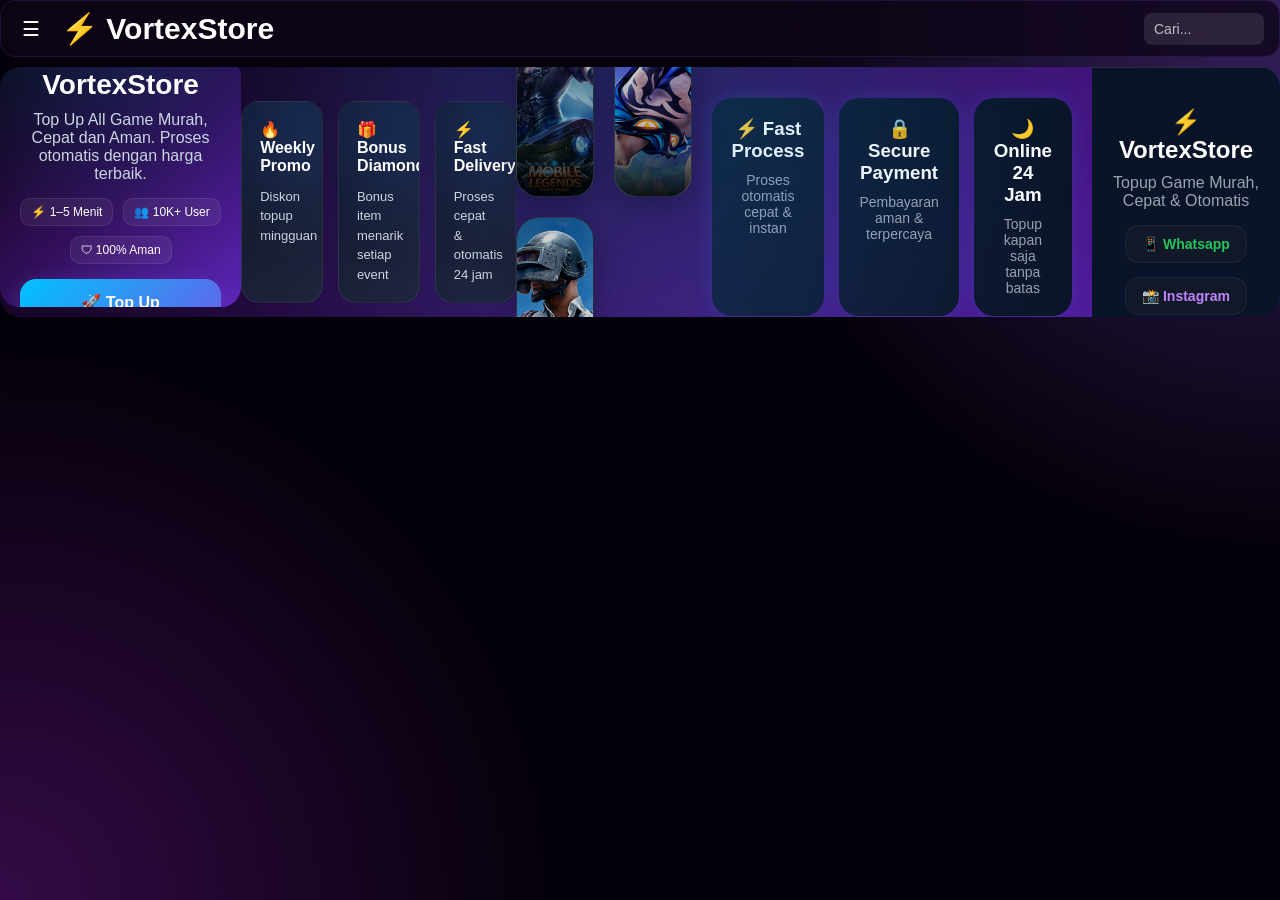
==== public/index.html @ dd9b63b0 "Update index.html" ====
<!DOCTYPE html>
<html lang="id">

<head>
<meta charset="UTF-8">
<meta name="viewport" content="width=device-width, initial-scale=1.0">

<title>VortexStore</title>

<link rel="stylesheet" href="style.css">
  
</head>

<body>

<header class="navbar">

<div class="menu-btn"
onclick="toggleMenu()">
☰
</div>

<div class="logo">
⚡ VortexStore
</div>

<div class="search-container">

<input
type="text"
id="searchInput"
placeholder="Cari..."
onkeyup="searchProducts()">

</div>

</header>

<div class="overlay"
id="overlay"
onclick="toggleMenu()"></div>

<nav class="side-menu"
id="mobileMenu">

<div class="close-btn"
onclick="toggleMenu()">

✕

</div>

<a href="#">Home</a>

<a href="#">Topup Game</a>

<a href="#">Cek Transaksi</a>

<a href="#">Contact</a>

</nav>

<!-- HEADER -->

<!-- PRODUCTS -->

<div class="hero-banner">
<div class="hero-banner">

  <div class="hero-content">

    <div class="hero-badge">⚡ Top Up Otomatis 24 Jam</div>

    <h1>VortexStore</h1>

    <p>Top Up All Game Murah, Cepat dan Aman. Proses otomatis dengan harga terbaik.</p>

    <div class="hero-meta">
      <span>⚡ 1–5 Menit</span>
      <span>👥 10K+ User</span>
      <span>🛡 100% Aman</span>
    </div>

    <a href="#topup" class="cta-btn">🚀 Top Up Sekarang</a>

  </div>

</div>

<div class="mini-event">

<div class="event-card">

<div class="event-text">

<h3>
🔥 Weekly Promo
</h3>

<p>
Diskon topup mingguan
</p>

</div>

</div>

<div class="event-card">

<div class="event-text">

<h3>
🎁 Bonus Diamond
</h3>

<p>
Bonus item menarik setiap event
</p>

</div>

</div>

<div class="event-card">

<div class="event-text">

<h3>
⚡ Fast Delivery
</h3>

<p>
Proses cepat & otomatis 24 jam
</p>

</div>

</div>

</div>

<div class="game-grid">

<div class="game-card"
onclick="window.location.href='Mobile_Legends.html'">

<img src="ml.jpg">

</div>

<div class="game-card"
onclick="window.location.href='Free_Fire.html'">

<img src="ff.png">

</div>

<div class="game-card"
onclick="window.location.href='PUBG.html'">

<img src="pubg.jpg">

</div>

</div>

<section class="features">

<div class="feature-box">
<h3>⚡ Fast Process</h3>
<p>Proses otomatis cepat & instan</p>
</div>

<div class="feature-box">
<h3>🔒 Secure Payment</h3>
<p>Pembayaran aman & terpercaya</p>
</div>

<div class="feature-box">
<h3>🌙 Online 24 Jam</h3>
<p>Topup kapan saja tanpa batas</p>
</div>

</section>

<div class="products" id="products"></div>

<!-- SCRIPT -->

<div class="popup" id="popup">

<div class="popup-box">

<h2 id="productName">
Mobile Legends
</h2>

<div class="product-price" id="productPrice">
Rp 0
</div>

<div id="serverBox">

<input
type="text"
id="UserId"
placeholder="Masukkan User ID"
onkeyup="checkNickname()">

</div>

<div id="serverBox">

<input
type="text"
id="serverId"
placeholder="Masukkan Server ID"
onkeyup="checkNickname()">

</div>

<div id="nicknameBox">
Nickname: -
</div>

<div class="loading" id="loading">
Memproses transaksi...
</div>

<div class="result-box" id="resultBox">
Status transaksi
</div>

<button onclick="submitOrder()">
Checkout
</button>

<button class="close-btn"
onclick="closePopup()">
Tutup
</button>

</div>

</div>

<footer class="footer">

<h2>⚡ VortexStore</h2>

<p>
Topup Game Murah, Cepat & Otomatis
</p>

<div class="footer-links">

<a href="javascript:void(0)"
style="color:#22c55e;">

📱 Whatsapp

</a>

<a href="javascript:void(0)"
style="color:#c084fc;">

📸 Instagram

</a>

<a href="javascript:void(0)"
style="color:#60a5fa;">

🎧 Support

</a>

</div>

<p class="copyright">
© 2025 VortexStore
</p>

</footer>

<script src="script.js"></script>
</body>
</html>
---- public/style.css ----
.products{
display:grid;
grid-template-columns:
repeat(auto-fit,minmax(150px,1fr));

gap:15px;

min-height:700px;

align-content:start;
}

.hero-banner{
position:relative;
height:250px;
border-radius:20px;
display:flex;
align-items:center;
justify-content:center;
background:linear-gradient(135deg,#0b0415,#2d0a4f,#5b21b6);
margin-bottom:20px;
overflow:hidden;
}


.hero-banner::before{
content:"";
position:absolute;
inset:-50px;
background:
radial-gradient(circle at top, rgba(0,194,255,0.15), transparent 60%),
radial-gradient(circle at bottom, rgba(108,92,231,0.15), transparent 60%);
pointer-events:none;
}

.hero-content{
text-align:center;
color:white;
padding:20px;
position:relative;
z-index:2;
}

.hero-badge{
display:inline-block;
padding:6px 14px;
border-radius:999px;
background:rgba(255,255,255,0.08);
border:1px solid rgba(255,255,255,0.15);
font-size:12px;
margin-bottom:10px;
backdrop-filter:blur(10px);
}

.hero-meta{
display:flex;
justify-content:center;
gap:10px;
flex-wrap:wrap;
margin-bottom:15px;
}

.hero-meta span{
font-size:12px;
padding:6px 10px;
border-radius:10px;
background:rgba(255,255,255,0.06);
border:1px solid rgba(255,255,255,0.08);
}

.hero-content h1{
font-size:28px;
margin:10px 0;
}

.hero-content p{
color:#cbd5e1;
margin-bottom:15px;
}

.cta-btn{
display:inline-flex;
align-items:center;
justify-content:center;
gap:10px;

padding:14px 28px;

background:
linear-gradient(
135deg,
#00c2ff,
#6c5ce7
);

color:#fff;
text-decoration:none;
font-weight:700;
font-size:16px;

border:none;
border-radius:16px;

cursor:pointer;

box-shadow:
0 8px 25px rgba(108,92,231,.35);

transition:
transform .25s ease,
box-shadow .25s ease,
filter .25s ease;

position:relative;
overflow:hidden;
}

.cta-btn:hover{
transform:translateY(-3px);
box-shadow:
0 15px 35px rgba(108,92,231,.5);
filter:brightness(1.08);
}

.cta-btn:active{
transform:translateY(0);
}

.cta-btn::before{
content:'';
position:absolute;
top:0;
left:-100%;

width:100%;
height:100%;

background:
linear-gradient(
90deg,
transparent,
rgba(255,255,255,.25),
transparent
);

transition:.6s;
}

.cta-btn:hover::before{
left:100%;
}

.hero-stats{
display:flex;
gap:10px;
justify-content:center;
margin-top:15px;
flex-wrap:wrap;
font-size:12px;
color:#cbd5e1;
}

.hero-stats div{
background:rgba(255,255,255,0.06);
padding:6px 10px;
border-radius:10px;
}

.popup-box{
width:90%;
max-width:400px;
margin:auto;
}

.popup-box input{
width:100%;
max-width:100%;
}

.popup-box button{
width:100%;
max-width:100%;
}

.game-grid{

display:grid;

grid-template-columns:
repeat(2,1fr);

gap:20px;

margin-top:30px;

}

.game-card{

position:relative;

overflow:hidden;

height:190px;

border-radius:22px;

cursor:pointer;

background:
linear-gradient(
135deg,
#111827,
#1e293b
);

border:
1px solid rgba(255,255,255,.08);

box-shadow:
0 10px 30px rgba(0,0,0,.25);

transition:
transform .35s ease,
box-shadow .35s ease;

}

.game-card::before{

content:"";

position:absolute;

top:0;
left:-120%;

width:100%;
height:100%;

background:
linear-gradient(
90deg,
transparent,
rgba(255,255,255,.12),
transparent
);

transition:.8s;

z-index:2;

}

.game-card:hover::before{

left:120%;

}

.game-card img{

width:100%;
height:100%;

object-fit:cover;

transition:.45s;

filter:
brightness(.8)
contrast(1.05);

}

.game-card:hover img{

transform:
scale(1.08);

filter:
brightness(1);

}

.game-card:hover{

transform:
translateY(-6px);

box-shadow:
0 20px 40px
rgba(59,130,246,.25);

}

.game-card::after{

content:"";

position:absolute;

left:0;
right:0;
bottom:0;

height:80px;

background:
linear-gradient(
to top,
rgba(0,0,0,.9),
transparent
);

}

.game-card h2{

position:absolute;

left:16px;
bottom:16px;

z-index:3;

font-size:20px;

font-weight:700;

color:white;

text-shadow:
0 2px 8px rgba(0,0,0,.8);

}
.game-name{

position:absolute;

bottom:15px;
left:15px;

color:white;

font-size:18px;
font-weight:bold;

text-shadow:0 0 15px rgba(0,0,0,0.4);

}

.game-menu{

display:flex;
gap:10px;
margin-bottom:20px;
flex-wrap:wrap;

}

.game-menu button{

padding:12px 18px;
border:none;
border-radius:12px;
background:#1e293b;
color:white;
cursor:pointer;
font-weight:bold;
transition:0.3s;

}

.game-menu button:hover{

background:#2563eb;

}

#nicknameBox{

margin-top:10px;
padding:10px;
background:#111827;
border-radius:10px;
color:#00ff99;
font-size:14px;

}

.result-box{
display:none;
margin-top:15px;
padding:15px;
border-radius:14px;
text-align:center;
font-weight:bold;
}

.success{
background:#064e3b;
color:#6ee7b7;
}

.failed{
background:#7f1d1d;
color:#fca5a5;
}

.loading{
display:none;
margin-top:15px;
background:#111827;
padding:14px;
border-radius:14px;
text-align:center;
color:#60a5fa;
font-weight:bold;
}

*{
margin:0;
padding:0;
box-sizing:border-box;
font-family:Arial,sans-serif;
}

body{
overflow-x:hidden;
min-height:100vh;
display:flex;
flex-direction:column;

background:
radial-gradient(
circle at top right,
rgba(139,92,246,.35),
transparent 35%
),
radial-gradient(
circle at bottom left,
rgba(192,38,255,.25),
transparent 35%
),
#05010a;

color:white;
}

/* HEADER */

.logo{

font-size:30px;

font-weight:700;

color:white;

display:flex;

align-items:center;

gap:8px;

}

.title{
font-size:42px;
font-weight:bold;
margin-bottom:10px;
}

.subtitle{
font-size:17px;
color:#cbd5e1;
}

/* SEARCH */

.search-box{
margin-top:26px;
margin-bottom:25px;
}

.search-box input{
width:100%;
padding:17px;
border:none;
outline:none;
border-radius:18px;
background:#0f172a;
color:white;
font-size:16px;
}

/* PRODUCTS */

/* CARD */

.card{
background:rgba(20,10,35,.85);
border:1px solid rgba(139,92,246,.15);
padding:22px;
border-radius:24px;
backdrop-filter:blur(15px);
transition:0.3s;
box-shadow:
0 0 15px rgba(59,130,246,0.08);
width:100%;
box-sizing:border-box;
overflow:hidden;

}

.card:hover{
transform:translateY(-5px);
box-shadow:
0 0 35px rgba(139,92,246,.35);
}

.card h2{
font-size:22px;
margin-bottom:12px;
}

.price{
font-size:20px;
font-weight:bold;
color:#60a5fa;
margin-bottom:18px;
}

.buy-btn{
width:100%;
padding:14px;
border:none;
border-radius:16px;
background:linear-gradient(to right,#3b82f6,#8b5cf6);
color:white;
font-size:15px;
font-weight:bold;
cursor:pointer;
transition:0.2s;
}

.buy-btn:hover{
opacity:0.9;
}

/* MOBILE */

.title{
font-size:34px;
}

.popup{
position:fixed;
top:0;
left:0;
width:100%;
height:100%;
background:rgba(0,0,0,0.75);
display:none;
justify-content:center;
align-items:center;
z-index:999;
padding:20px;
}

.popup-box{
background:#0f172a;
width:100%;
max-width:420px;
padding:30px;
border-radius:24px;
border:1px solid rgba(255,255,255,0.05);
box-shadow:
0 0 30px rgba(59,130,246,0.2);
}

.popup-box input::placeholder{
color:#94a3b8;
}

.popup-box h2{
font-size:28px;
margin-bottom:10px;
}

.product-price{
font-size:22px;
font-weight:bold;
color:#60a5fa;
margin-bottom:25px;
}

.popup-box input{
width:100%;
padding:15px;
border:none;
outline:none;
border-radius:14px;
background:#1e293b;
color:white;
font-size:16px;
margin-bottom:15px;
}

.nickname{
background:#111827;
padding:14px;
border-radius:14px;
margin-bottom:20px;
color:#cbd5e1;
}

.popup-box button{
width:100%;
padding:15px;
border:none;
border-radius:14px;
background:linear-gradient(to right,#3b82f6,#8b5cf6);
color:white;
font-size:16px;
font-weight:bold;
margin-top:10px;
cursor:pointer;
}

.close-btn{
background:#ef4444 !important;
}

.features{

display:grid;

grid-template-columns:
repeat(3,1fr);

gap:15px;

padding:20px;

margin-top:30px;

}

.feature-box{

background:#091428;

border-radius:20px;

padding:20px;

text-align:center;

box-shadow:
0 0 20px rgba(59,130,246,0.2);

}

.feature-box:hover{

transform:translateY(-5px);

box-shadow:
0 0 25px rgba(59,130,246,0.5);

}

.feature-box h3{

color:white;

margin-bottom:10px;

}

.feature-box p{

color:#9ca3af;

font-size:14px;

}

.footer{

margin-top:auto;

padding:40px 20px;

background:#091428;

text-align:center;

border-top:
1px solid rgba(255,255,255,0.1);

}

.footer h2{

color:white;

margin-bottom:10px;

}

.footer p{

color:#9ca3af;

margin-bottom:15px;

}

.footer-links{

display:flex;

justify-content:center;

align-items:center;

gap:14px;

flex-wrap:wrap;

margin-top:15px;

}

.footer-links a{

display:flex;

align-items:center;

justify-content:center;

gap:6px;

min-width:110px;

padding:10px 16px;

border-radius:14px;

background:#111827;

color:#e2e8f0 !important;

text-decoration:none;

font-size:14px;

font-weight:600;

transition:0.3s;

border:
1px solid rgba(255,255,255,0.05);

}

.footer-links a:hover{

transform:translateY(-3px);

background:#1e293b;

color:white;

box-shadow:
0 0 18px rgba(59,130,246,0.35);

}

.footer-links a:nth-child(1){

color:#22c55e !important;

}

.footer-links a:nth-child(2){

color:#c084fc !important;

}

.footer-links a:nth-child(3){

color:#60a5fa !important;

}

.footer-links a:nth-child(1):hover{

box-shadow:
0 0 18px rgba(34,197,94,0.5);

}

.footer-links a:nth-child(2):hover{

box-shadow:
0 0 18px rgba(192,132,252,0.5);

}

.footer-links a:nth-child(3):hover{

box-shadow:
0 0 18px rgba(96,165,250,0.5);

}

.copyright{

font-size:13px;

color:#6b7280;

}

.promo-banner{

height:220px;

border-radius:24px;

margin-top:20px;

padding:25px;

display:flex;

align-items:center;

background:
linear-gradient(
135deg,
#0f172a,
#1e3a8a
);

box-shadow:
0 0 25px rgba(59,130,246,0.25);

}

.promo-content h1{

color:white;

font-size:30px;

margin-bottom:10px;

}

.promo-content p{

color:#cbd5e1;

margin-bottom:20px;

}

.promo-content a{

display:inline-block;

padding:10px 18px;

background:#3b82f6;

color:white !important;

text-decoration:none;

border-radius:12px;

font-weight:bold;

transition:0.3s;

}

.promo-content a:hover{

background:#2563eb;

transform:scale(1.05);

}

.mini-event{

display:grid;

grid-template-columns:
repeat(3,1fr);

gap:15px;

margin-top:20px;

}

.event-card{

position:relative;

overflow:hidden;

padding:18px;

border-radius:18px;

background:
linear-gradient(
135deg,
rgba(15,23,42,.92),
rgba(30,41,59,.85)
);

border:1px solid
rgba(255,255,255,.08);

backdrop-filter:blur(12px);

transition:
transform .3s ease,
box-shadow .3s ease;

}

.event-card::before{

content:"";

position:absolute;

width:140px;
height:140px;

background:
rgba(59,130,246,.18);

border-radius:50%;

top:-50px;
right:-50px;

filter:blur(40px);

}

.event-card::after{

content:"";

position:absolute;

top:0;
left:-120%;

width:100%;
height:100%;

background:
linear-gradient(
90deg,
transparent,
rgba(255,255,255,.08),
transparent
);

transition:.8s;

}

.event-card:hover::after{

left:120%;

}

.event-card:hover{

transform:translateY(-6px);

box-shadow:
0 15px 35px
rgba(59,130,246,.25);

}

.event-card h3{

color:white;

font-size:16px;

margin-bottom:6px;

position:relative;

z-index:2;

}

.event-card p{

color:#cbd5e1;

font-size:13px;

line-height:1.5;

position:relative;

z-index:2;

margin:0;

}

.event-text{

display:flex;

flex-direction:column;

gap:6px;

position:relative;

z-index:2;

}

.navbar{

display:flex;

align-items:center;

gap:15px;

padding:10px 15px;

background:
rgba(15,6,24,.8);

backdrop-filter:blur(20px);

border:
1px solid rgba(139,92,246,.15);

border-radius:15px;

margin-bottom:10px;

}

.menu-btn{

font-size:20px;

color:white;

cursor:pointer;

width:30px;

height:30px;

display:flex;

align-items:center;

justify-content:center;

}

.search-container{

flex:1;

display:flex;

justify-content:flex-end;

}

#searchInput{

width:120px;

height:32px;

border:none;

outline:none;

padding:0 10px;

border-radius:8px;

background:rgba(255,255,255,0.1);

color:white;

font-size:14px;

}

#searchInput::placeholder{

color:rgba(255,255,255,0.7);

}

.side-menu{

position:fixed;

top:0;

left:-280px;

width:200px;

height:100vh;

background:rgba(8,15,40,0.95);

backdrop-filter:blur(20px);

-webkit-backdrop-filter:blur(20px);

padding:30px;

display:flex;

flex-direction:column;

gap:18px;

transition:0.3s;

z-index:1001;

}

.side-menu.active{

left:0;

}

.side-menu a{

color:white;

text-decoration:none;

font-size:18px;

font-weight:600;

padding:12px 0;

border-bottom:1px solid rgba(255,255,255,0.08);

}

.close-btn{

display:inline-flex;

align-items:center;

justify-content:center;

width:40px;

height:40px;

font-size:24px;

color:white;

cursor:pointer;

border-radius:10px;

margin-bottom:25px;

}

.overlay{

position:fixed;

top:0;

left:0;

width:100%;

height:100%;

background:rgba(0,0,0,0.5);

display:none;

z-index:1000;

}

.overlay.active{

display:block;

}
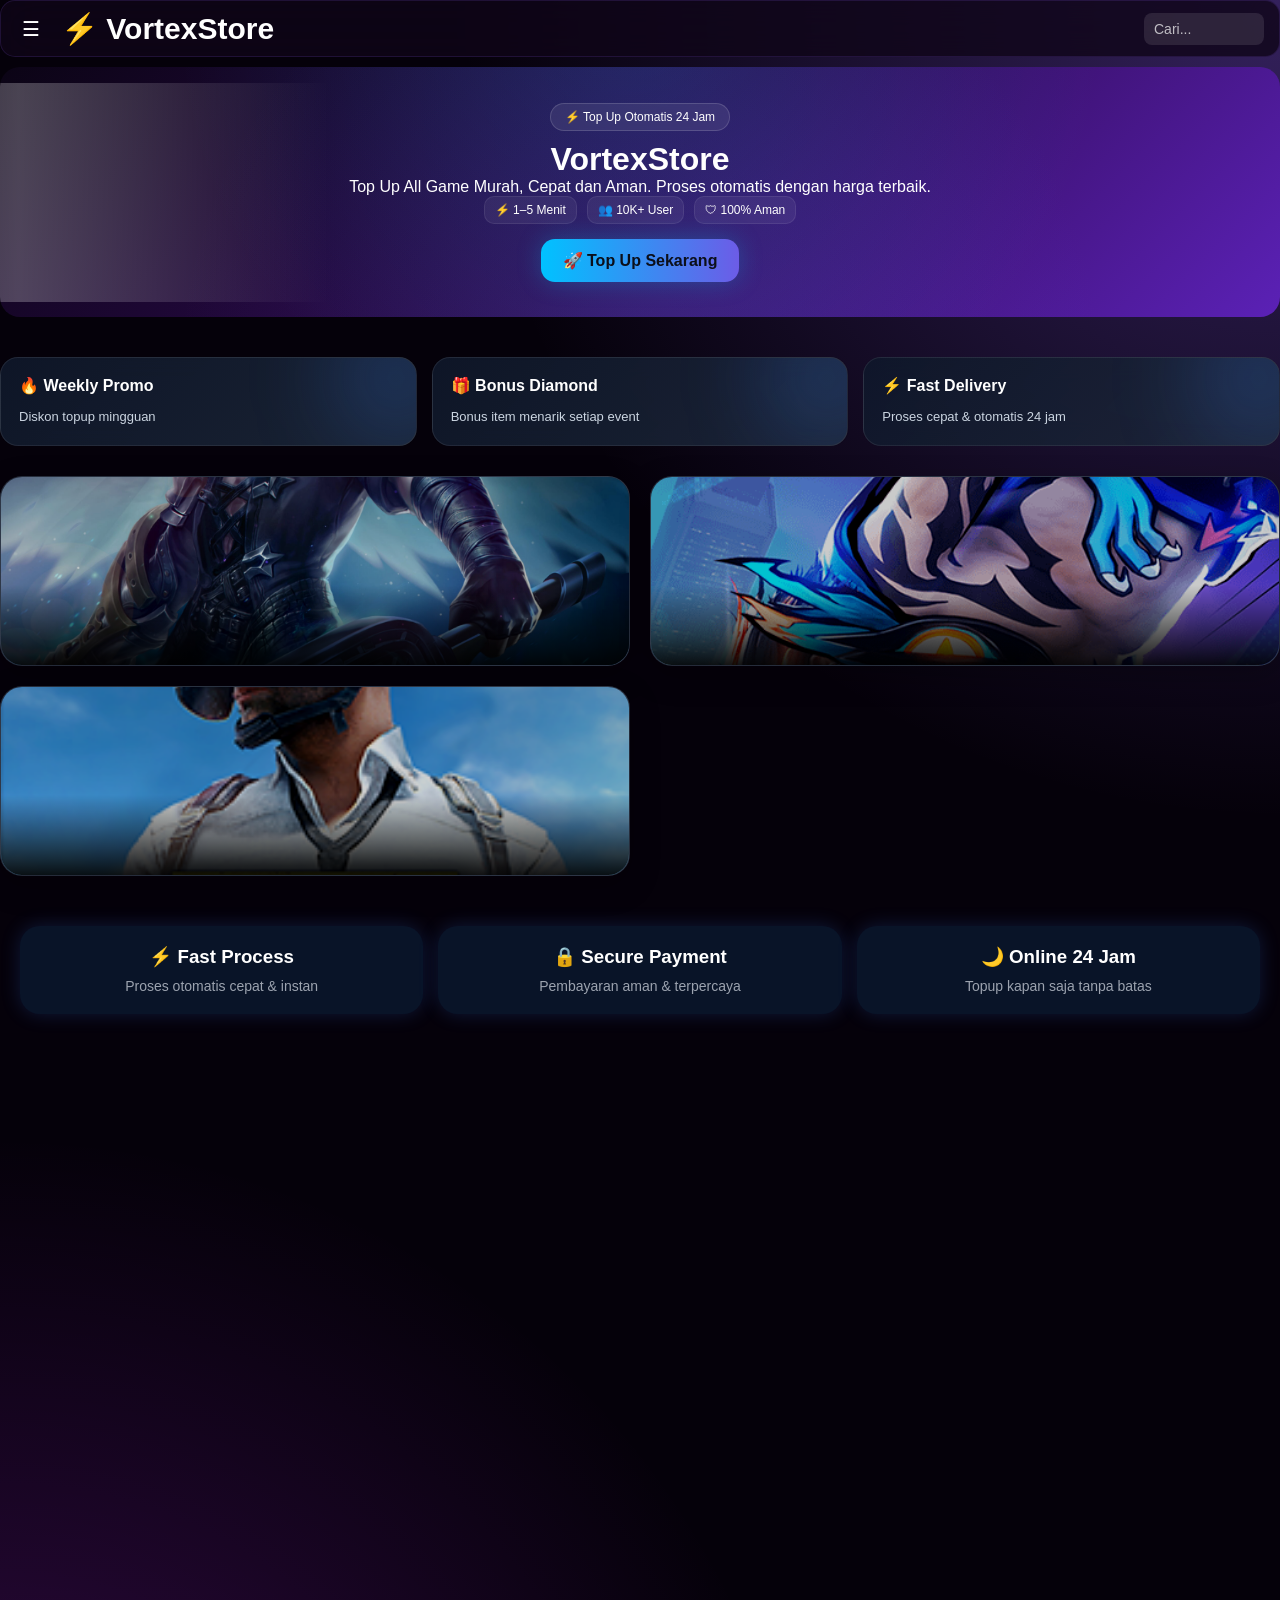
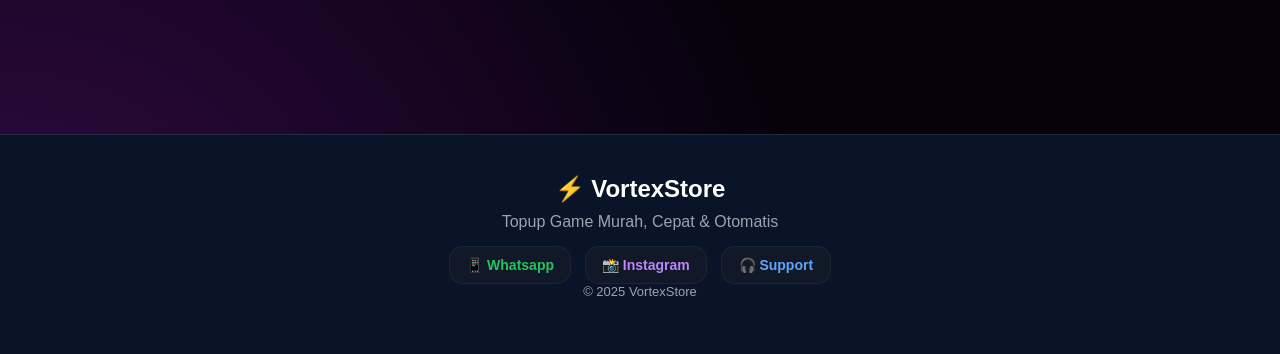
==== commit 8fa9e4ec: "Fix duplicate hero-banner div in index.html" ====
--- a/public/index.html
+++ b/public/index.html
@@ -65,7 +65,6 @@
 <!-- PRODUCTS -->
 
 <div class="hero-banner">
-<div class="hero-banner">
 
   <div class="hero-content">
 
--- a/public/style.css
+++ b/public/style.css
@@ -69,58 +69,21 @@
 border:1px solid rgba(255,255,255,0.08);
 }
 
-.hero-content h1{
-font-size:28px;
-margin:10px 0;
-}
-
-.hero-content p{
-color:#cbd5e1;
-margin-bottom:15px;
-}
-
 .cta-btn{
-display:inline-flex;
-align-items:center;
-justify-content:center;
-gap:10px;
-
-padding:14px 28px;
-
-background:
-linear-gradient(
-135deg,
-#00c2ff,
-#6c5ce7
-);
-
-color:#fff;
+display:inline-block;
+padding:12px 22px;
+border-radius:14px;
+background:linear-gradient(90deg,#00c2ff,#6c5ce7);
+color:#0b0f1a;
+font-weight:bold;
 text-decoration:none;
-font-weight:700;
-font-size:16px;
-
-border:none;
-border-radius:16px;
-
-cursor:pointer;
-
-box-shadow:
-0 8px 25px rgba(108,92,231,.35);
-
-transition:
-transform .25s ease,
-box-shadow .25s ease,
-filter .25s ease;
-
-position:relative;
-overflow:hidden;
+box-shadow:0 0 25px rgba(0,194,255,0.25);
+transition:0.3s;
 }
 
 .cta-btn:hover{
-transform:translateY(-3px);
-box-shadow:
-0 15px 35px rgba(108,92,231,.5);
-filter:brightness(1.08);
+transform:scale(1.05);
+box-shadow:0 0 35px rgba(108,92,231,0.45);
 }
 
 .cta-btn:active{
@@ -149,22 +112,6 @@
 
 .cta-btn:hover::before{
 left:100%;
-}
-
-.hero-stats{
-display:flex;
-gap:10px;
-justify-content:center;
-margin-top:15px;
-flex-wrap:wrap;
-font-size:12px;
-color:#cbd5e1;
-}
-
-.hero-stats div{
-background:rgba(255,255,255,0.06);
-padding:6px 10px;
-border-radius:10px;
 }
 
 .popup-box{
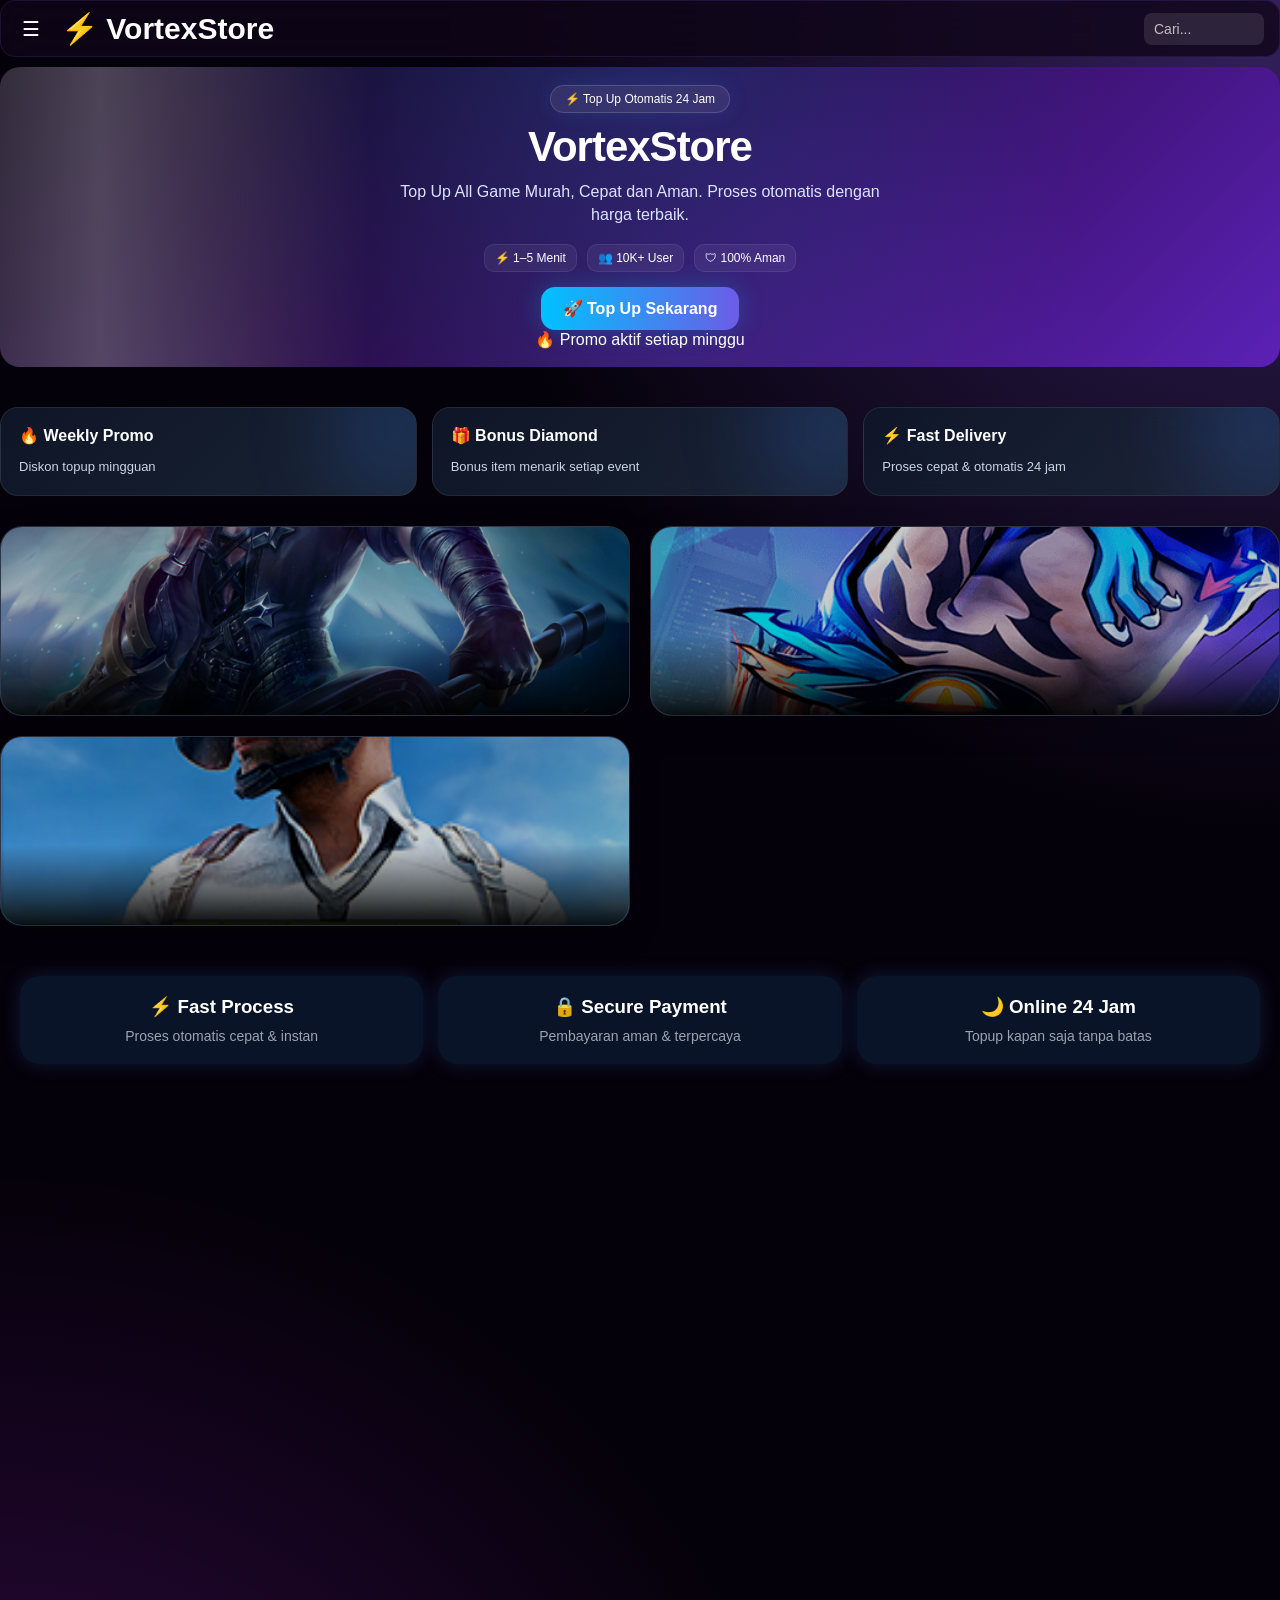
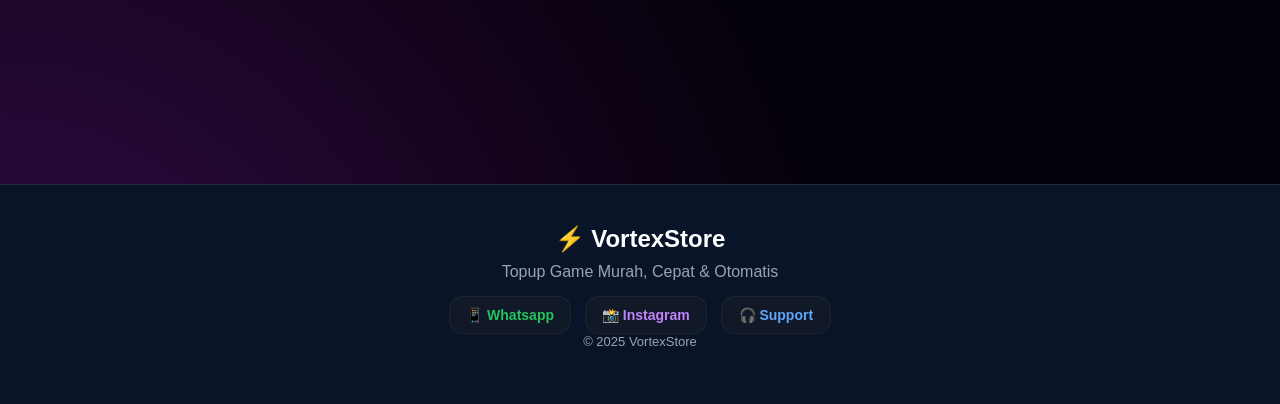
==== commit 4ff60916: "Update index.html" ====
--- a/public/index.html
+++ b/public/index.html
@@ -82,6 +82,10 @@
 
     <a href="#topup" class="cta-btn">🚀 Top Up Sekarang</a>
 
+    <div class="hero-subtext">
+🔥 Promo aktif setiap minggu
+    </div>
+
   </div>
 
 </div>
--- a/public/style.css
+++ b/public/style.css
@@ -13,7 +13,7 @@
 
 .hero-banner{
 position:relative;
-height:250px;
+height:300px;
 border-radius:20px;
 display:flex;
 align-items:center;
@@ -42,12 +42,26 @@
 z-index:2;
 }
 
+.hero-content h1{
+font-size:42px;
+font-weight:800;
+letter-spacing:-1px;
+}
+
+.hero-content p{
+max-width:500px;
+margin:10px auto 18px;
+line-height:1.4;
+color:#dbe4ff;
+}
+
 .hero-badge{
 display:inline-block;
 padding:6px 14px;
 border-radius:999px;
 background:rgba(255,255,255,0.08);
 border:1px solid rgba(255,255,255,0.15);
+box-shadow:0 0 20px rgba(59,130,246,.15);
 font-size:12px;
 margin-bottom:10px;
 backdrop-filter:blur(10px);
@@ -67,6 +81,7 @@
 border-radius:10px;
 background:rgba(255,255,255,0.06);
 border:1px solid rgba(255,255,255,0.08);
+backdrop-filter:blur(8px);
 }
 
 .cta-btn{
@@ -74,7 +89,7 @@
 padding:12px 22px;
 border-radius:14px;
 background:linear-gradient(90deg,#00c2ff,#6c5ce7);
-color:#0b0f1a;
+color:white;
 font-weight:bold;
 text-decoration:none;
 box-shadow:0 0 25px rgba(0,194,255,0.25);
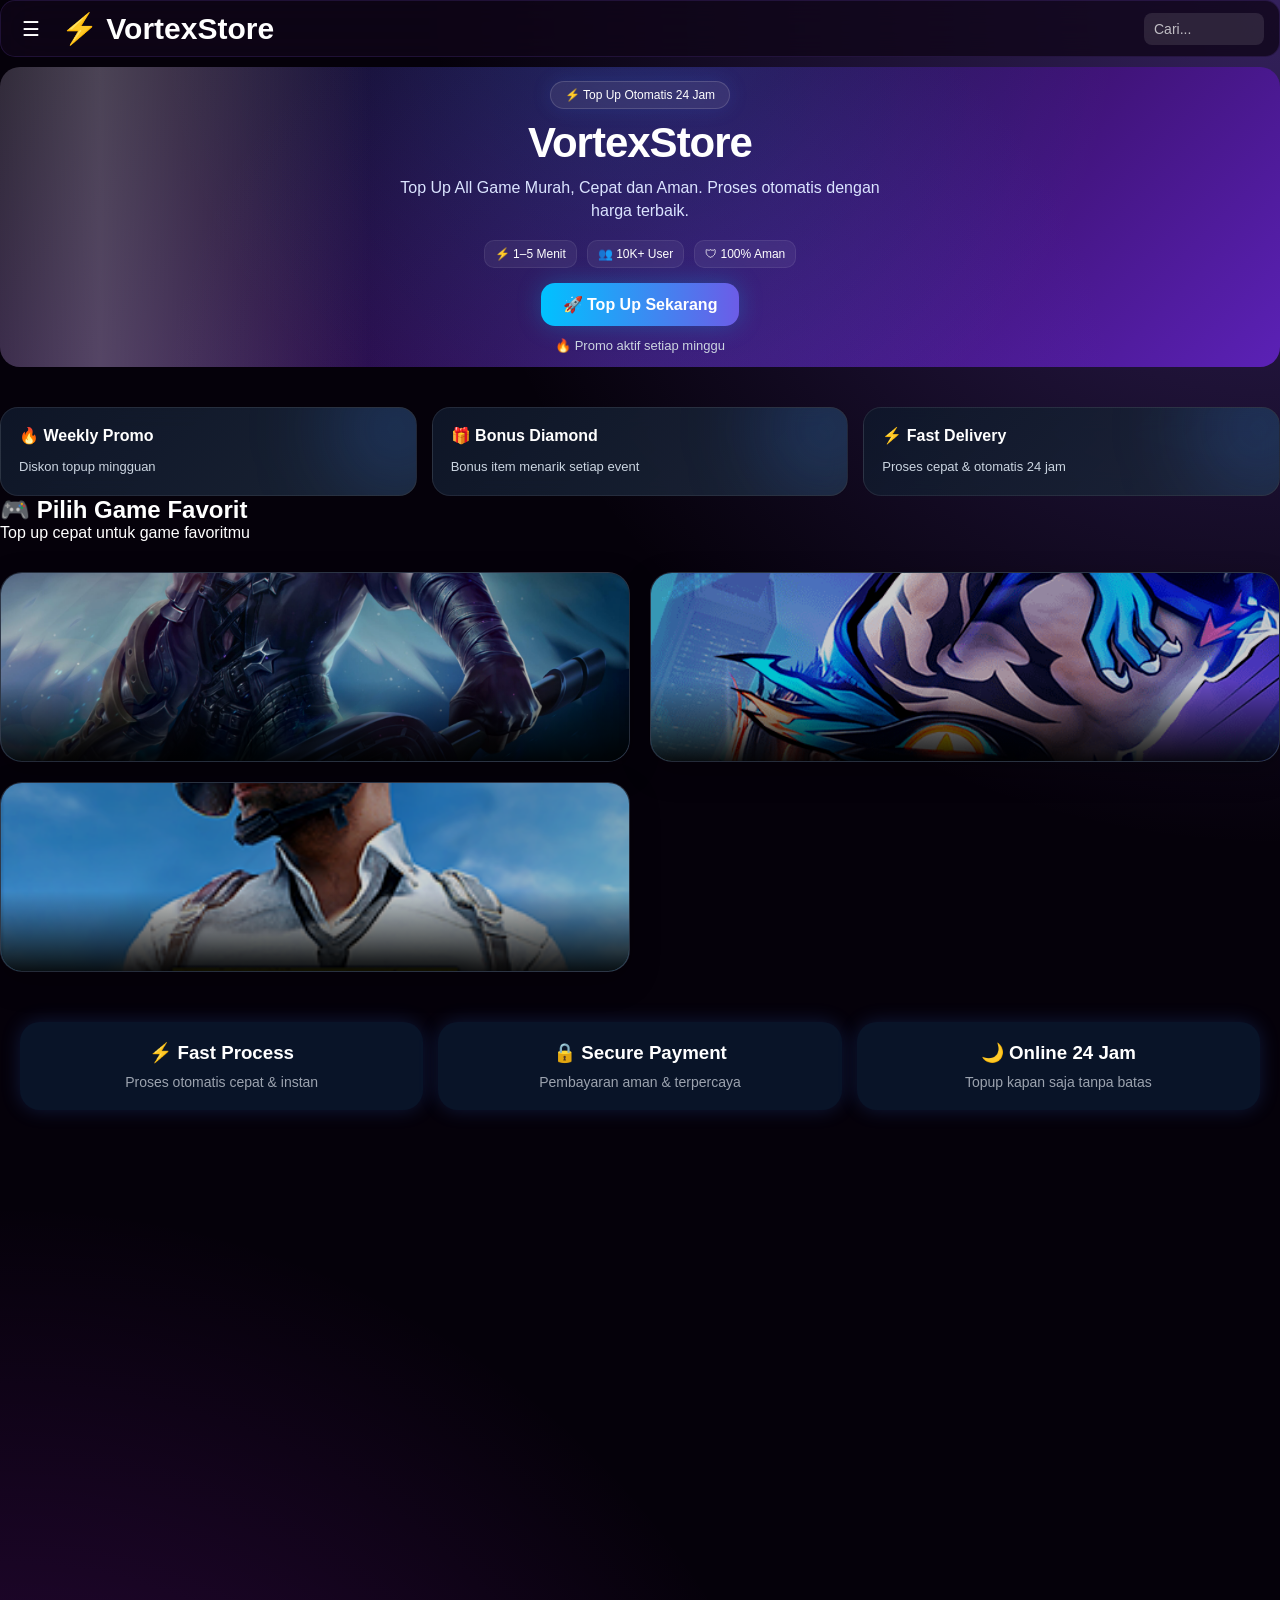
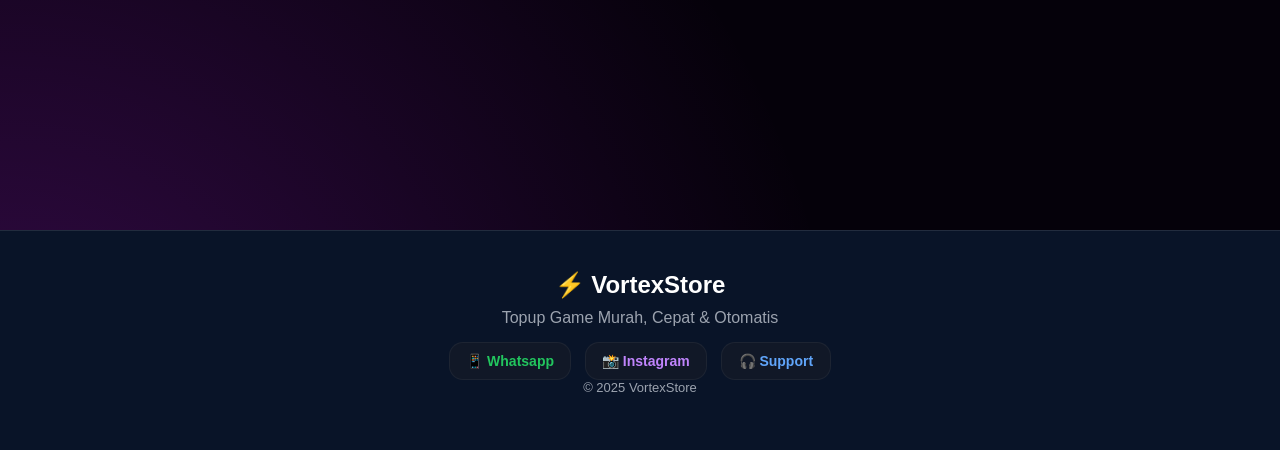
==== commit 6a8cc378: "Update index.html" ====
--- a/public/index.html
+++ b/public/index.html
@@ -142,6 +142,14 @@
 
 </div>
 
+<h2 class="section-title">
+🎮 Pilih Game Favorit
+</h2>
+
+<p class="section-subtitle">
+Top up cepat untuk game favoritmu
+</p>
+
 <div class="game-grid">
 
 <div class="game-card"
--- a/public/style.css
+++ b/public/style.css
@@ -82,6 +82,12 @@
 background:rgba(255,255,255,0.06);
 border:1px solid rgba(255,255,255,0.08);
 backdrop-filter:blur(8px);
+}
+
+.hero-subtext{
+margin-top:12px;
+font-size:13px;
+color:#cbd5e1;
 }
 
 .cta-btn{
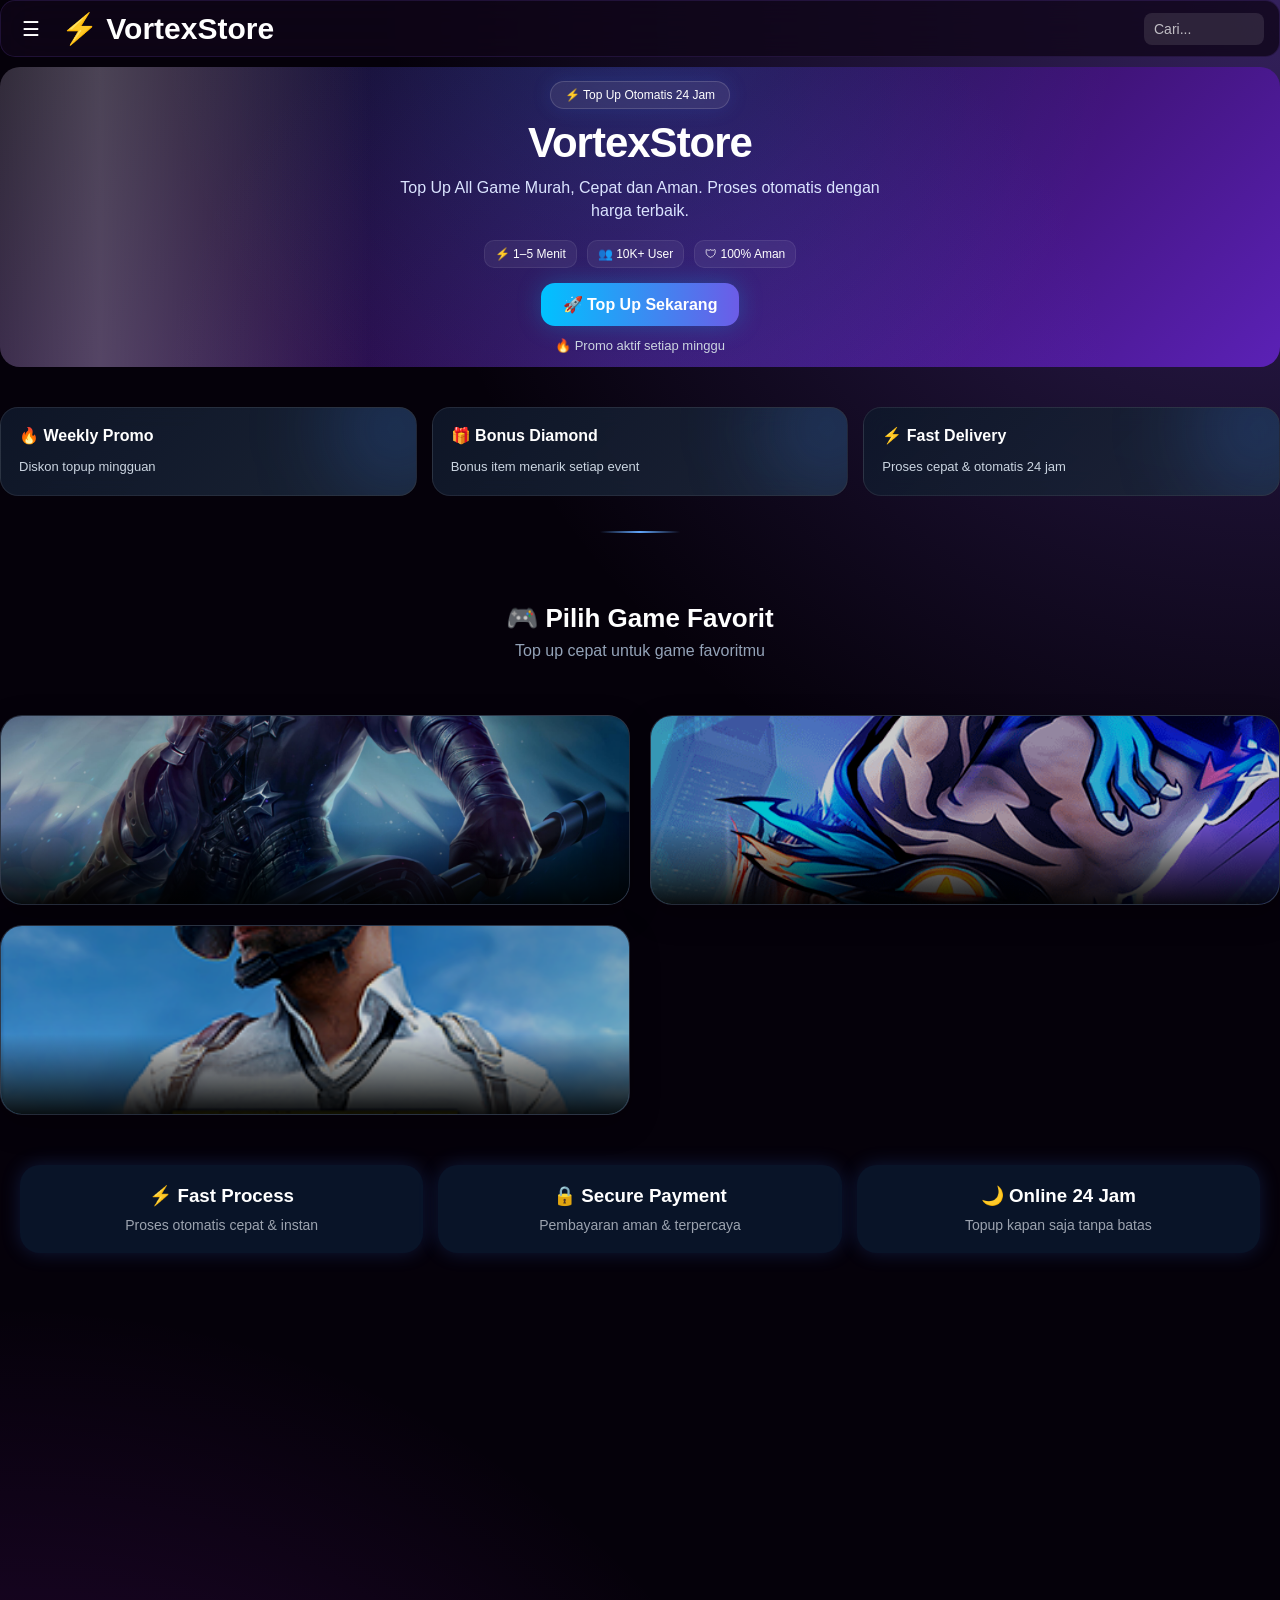
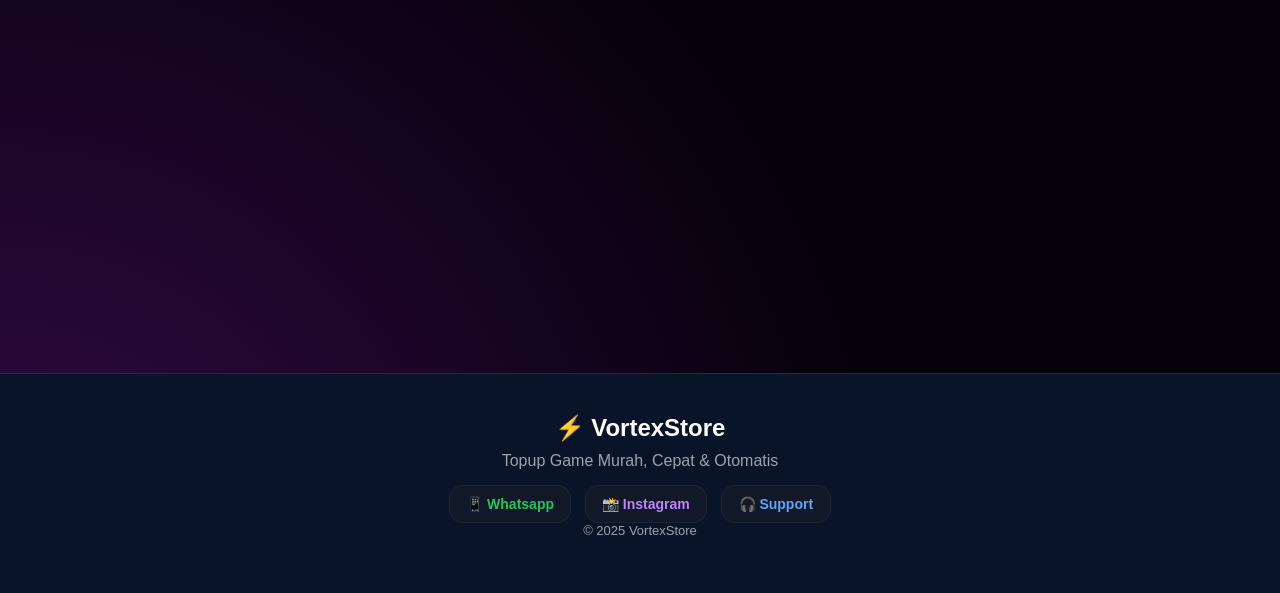
==== commit 7c6a34ef: "Add section divider and title for favorite games" ====
--- a/public/index.html
+++ b/public/index.html
@@ -142,6 +142,8 @@
 
 </div>
 
+<div class="section-divider"></div>
+
 <h2 class="section-title">
 🎮 Pilih Game Favorit
 </h2>
--- a/public/style.css
+++ b/public/style.css
@@ -1,3 +1,29 @@
+.section-divider{
+width:80px;
+height:2px;
+margin:35px auto 25px;
+background:linear-gradient(
+90deg,
+transparent,
+#60a5fa,
+transparent
+);
+}
+
+.section-title{
+text-align:center;
+font-size:26px;
+font-weight:700;
+margin-top:45px;
+margin-bottom:8px;
+color:white;
+}
+
+.section-subtitle{
+text-align:center;
+color:#94a3b8;
+margin-bottom:25px;
+}
 
 .products{
 display:grid;
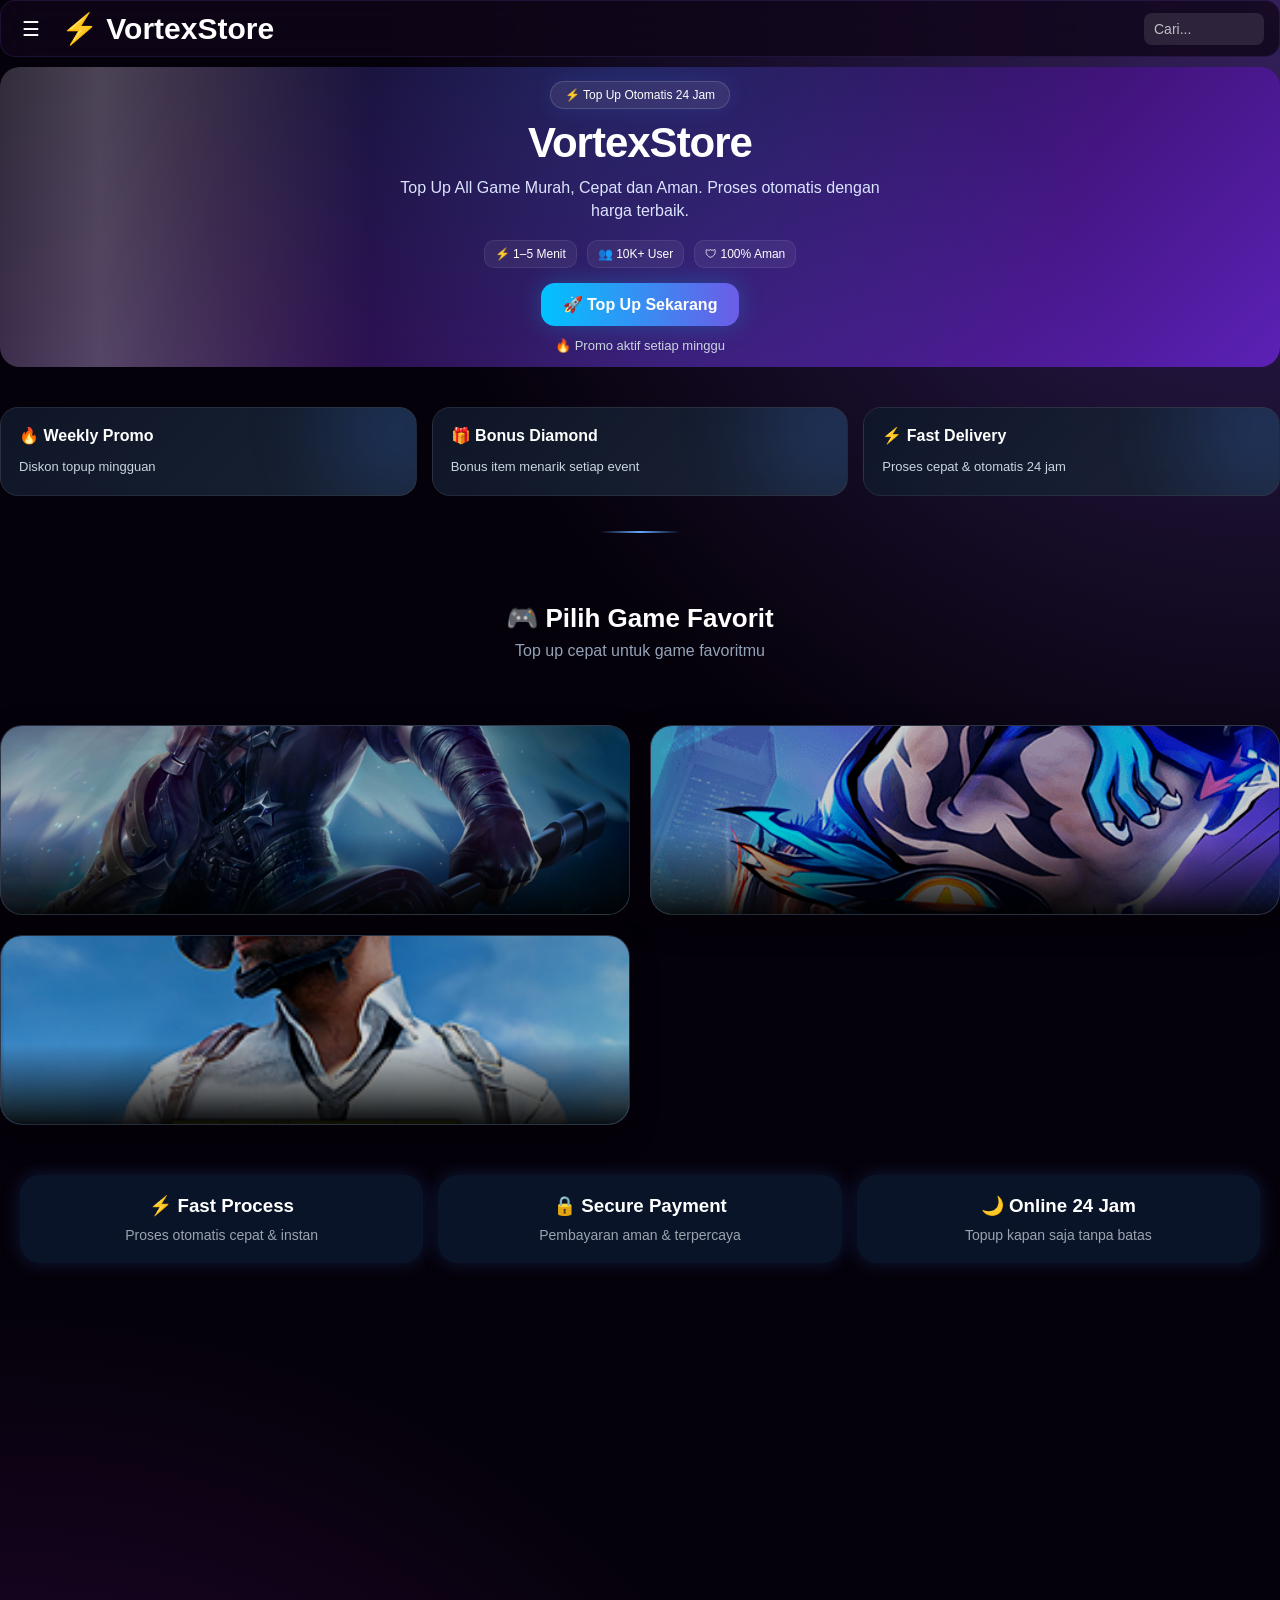
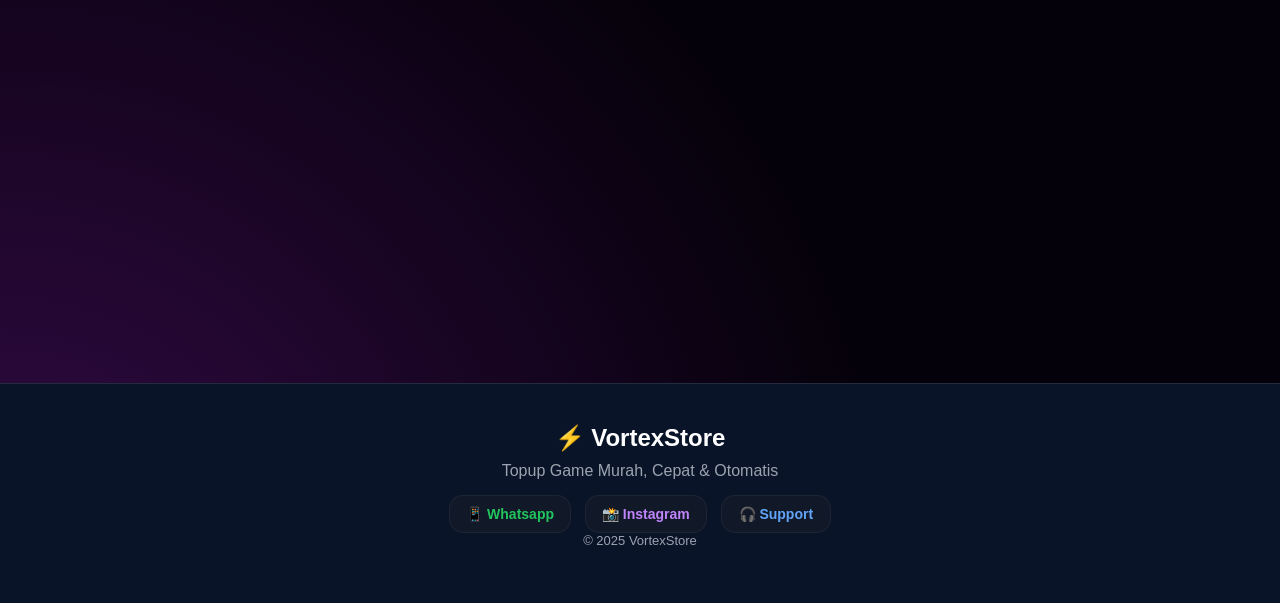
==== commit 7b6653ae: "Update index.html" ====
--- a/public/index.html
+++ b/public/index.html
@@ -157,21 +157,21 @@
 <div class="game-card"
 onclick="window.location.href='Mobile_Legends.html'">
 
-<img src="ml.jpg">
+<img src="images/ml.jpg">
 
 </div>
 
 <div class="game-card"
 onclick="window.location.href='Free_Fire.html'">
 
-<img src="ff.png">
+<img src="images/ff.png">
 
 </div>
 
 <div class="game-card"
 onclick="window.location.href='PUBG.html'">
 
-<img src="pubg.jpg">
+<img src="images/pubg.jpg">
 
 </div>
 
--- a/public/style.css
+++ b/public/style.css
@@ -186,7 +186,7 @@
 
 gap:20px;
 
-margin-top:30px;
+margin-top:40px;
 
 }
 
